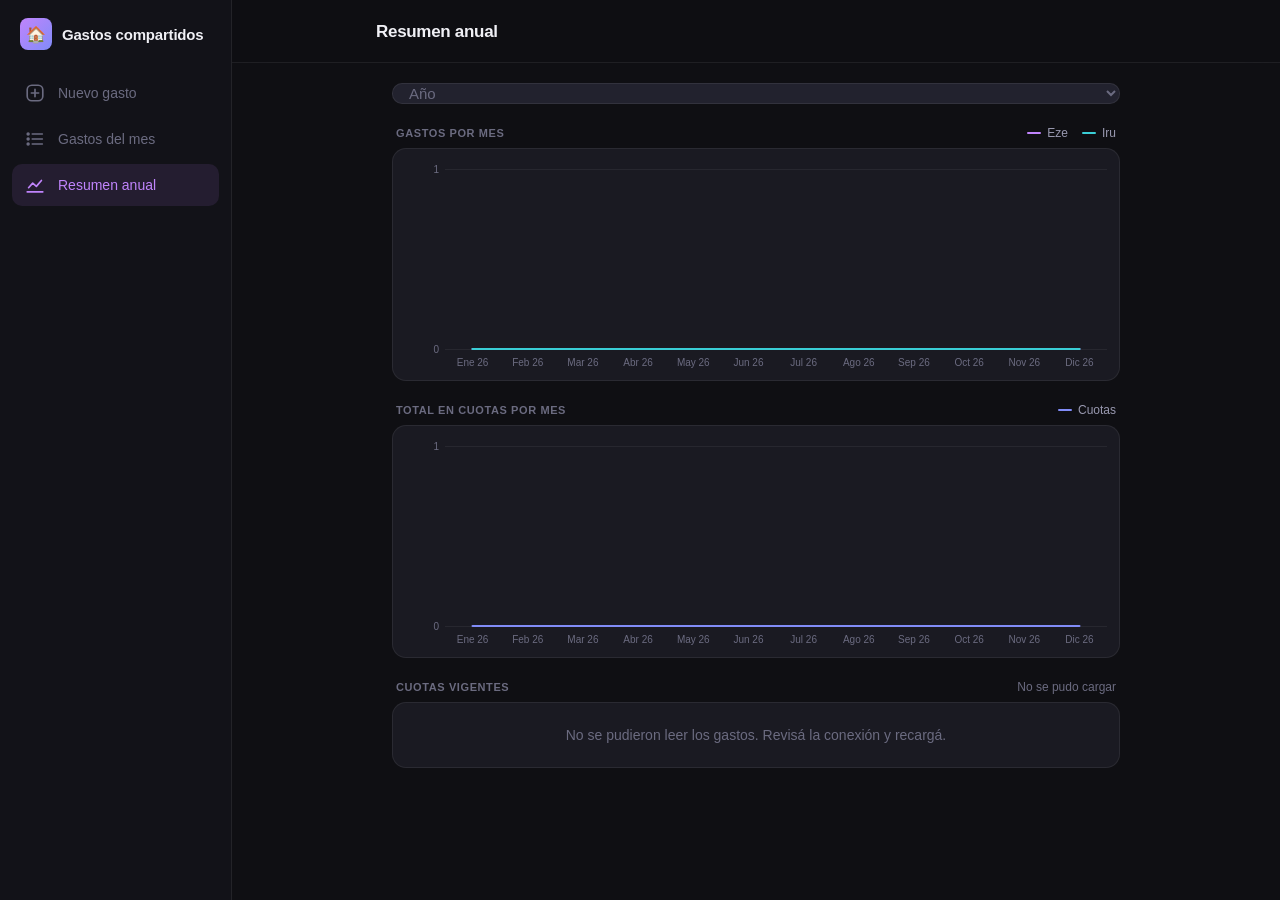
==== anual.html @ 37c32845 "Agregar Gastos del mes y Resumen anual con el rediseño Reemplaza el link al tablero de Looker Studio" ====
<!DOCTYPE html>
<html lang="es">
<head>
  <meta charset="UTF-8" />
  <meta name="viewport" content="width=device-width, initial-scale=1.0, maximum-scale=1.0, user-scalable=no" />
  <title>Resumen anual</title>
  <link rel="icon" type="image/png" sizes="32x32" href="favicon-32.png" />
  <link rel="icon" type="image/png" sizes="192x192" href="icon-192.png" />
  <link rel="apple-touch-icon" sizes="180x180" href="apple-touch-icon.png" />
  <link rel="manifest" href="site.webmanifest" />
  <meta name="theme-color" content="#0f0f13" />
  <meta name="apple-mobile-web-app-capable" content="yes" />
  <meta name="mobile-web-app-capable" content="yes" />
  <meta name="apple-mobile-web-app-status-bar-style" content="black-translucent" />
  <meta name="apple-mobile-web-app-title" content="Gastos" />
  <link rel="stylesheet" href="styles.css" />
</head>
<body>

<div class="header">
  <div class="header-inner medio">
    <h1>Resumen anual</h1>
  </div>
</div>

<div class="anual">
  <select class="filtro-select vacio" id="a-anio" aria-label="Año"></select>

  <div class="bloque">
    <div class="rotulo-fila">
      <span class="rotulo">Gastos por mes</span>
      <div class="leyendas" id="g1-leyenda"></div>
    </div>
    <div class="grafico-card" id="g1"></div>
  </div>

  <div class="bloque">
    <div class="rotulo-fila">
      <span class="rotulo">Total en cuotas por mes</span>
      <div class="leyendas" id="g2-leyenda"></div>
    </div>
    <div class="grafico-card" id="g2"></div>
  </div>

  <div class="bloque">
    <div class="rotulo-fila">
      <span class="rotulo">Cuotas vigentes</span>
      <span class="estado" id="a-vig-count">Cargando…</span>
    </div>
    <div class="lista" id="a-vigentes"></div>
  </div>
</div>

<nav class="navbar" id="navbar" data-actual="anual"></nav>
<div class="toast" id="toast"></div>

<script src="comun.js"></script>
<script src="anual.js"></script>
</body>
</html>
---- styles.css ----
:root {
  --bg: #0f0f13;
  --surface: #1a1a22;
  --surface2: #22222e;
  --border: rgba(255,255,255,0.07);
  --accent: #c084fc;
  --accent2: #818cf8;
  --text: #f0f0f5;
  --text-muted: #6b6b80;
  --text-secondary: #9999b0;
  --success: #34d399;
  --error: #f87171;
  --radius: 14px;
  --radius-sm: 9px;
}

* { box-sizing: border-box; margin: 0; padding: 0; -webkit-tap-highlight-color: transparent; }

body {
  font-family: -apple-system, 'SF Pro Text', BlinkMacSystemFont, sans-serif;
  background: var(--bg);
  color: var(--text);
  min-height: 100dvh;
  /* Lugar para la barra de navegación inferior (en PC pasa a la izquierda) */
  padding-bottom: calc(58px + env(safe-area-inset-bottom));
}

.header {
  position: sticky;
  top: 0;
  z-index: 10;
  background: rgba(15,15,19,0.85);
  backdrop-filter: blur(20px);
  -webkit-backdrop-filter: blur(20px);
  border-bottom: 1px solid var(--border);
  padding: 16px 20px 14px;
}

.header-inner { display: flex; align-items: center; gap: 10px; }

.header-icon {
  width: 32px; height: 32px;
  background: linear-gradient(135deg, var(--accent), var(--accent2));
  border-radius: 8px;
  display: flex; align-items: center; justify-content: center;
  font-size: 16px; flex-shrink: 0;
}

.header h1 { font-size: 17px; font-weight: 600; letter-spacing: -0.3px; }
.header p  { font-size: 12px; color: var(--text-muted); margin-top: 1px; }

.form {
  padding: 20px 16px;
  display: flex; flex-direction: column; gap: 12px;
  max-width: 480px; margin: 0 auto;
}

.section-label {
  font-size: 11px; font-weight: 600; letter-spacing: 0.6px;
  text-transform: uppercase; color: var(--text-muted);
  margin-bottom: 8px; padding-left: 4px;
}

.card {
  background: var(--surface);
  border-radius: var(--radius);
  border: 1px solid var(--border);
  overflow: hidden;
}

.card-row {
  display: flex; align-items: center;
  padding: 0 16px; min-height: 52px;
  border-bottom: 1px solid var(--border);
  gap: 12px; position: relative;
}

.card-row:last-child { border-bottom: none; }
.card-row:focus-within { background: rgba(192,132,252,0.04); }

.row-label {
  font-size: 15px; color: var(--text);
  flex-shrink: 0; min-width: 100px;
}

input, select, textarea {
  background: transparent; border: none; outline: none;
  color: var(--text); font-size: 15px; font-family: inherit;
  flex: 1; text-align: right;
  -webkit-appearance: none; appearance: none;
}

input::placeholder { color: var(--text-muted); }

select option { background: #1a1a22; color: var(--text); }

.select-wrapper {
  flex: 1; display: flex; align-items: center;
  justify-content: flex-end; gap: 4px;
}

.select-wrapper select { flex: 1; cursor: pointer; color: var(--text-secondary); text-align: left; }
.select-wrapper select.has-value { color: var(--text); }

.chevron { color: var(--text-muted); font-size: 16px; flex-shrink: 0; }

/* Monto — $ siempre pegado al número */
.monto-wrapper {
  flex: 1;
  display: flex;
  align-items: center;
  justify-content: flex-end;
}

.monto-inner {
  display: flex;
  align-items: center;
  gap: 0;
}

.currency-tag {
  font-size: 22px; font-weight: 300;
  color: var(--text); flex-shrink: 0;
  letter-spacing: -0.5px; line-height: 1;
  display: none;
}

.monto-input {
  font-size: 22px; font-weight: 300;
  letter-spacing: -0.5px;
  flex: none;
  width: auto;
  min-width: 2ch;
  max-width: 180px;
  text-align: left;
}

/* Cuando está vacío mostramos placeholder centrado a la derecha */
.monto-input:placeholder-shown {
  min-width: 60px;
  text-align: right;
}

/* Segment */
.segment {
  display: flex; flex: 1; background: var(--surface2);
  border-radius: var(--radius-sm); padding: 3px; gap: 2px;
}

.segment-btn {
  flex: 1; padding: 7px 8px; border: none; border-radius: 7px;
  background: transparent; color: var(--text-muted);
  font-size: 13px; font-weight: 500; font-family: inherit;
  cursor: pointer; transition: all 0.18s ease;
  text-align: center; white-space: nowrap;
}

.segment-btn.active {
  background: var(--surface); color: var(--text);
  box-shadow: 0 1px 4px rgba(0,0,0,0.4);
}

/* "Los 2" recibe más flex para no romper en 2 líneas */
.segment-btn.wide { flex: 1.5; }

.cuotas-row { display: none; }
.cuotas-row.visible { display: flex; }

.stepper { display: flex; align-items: center; gap: 12px; margin-left: auto; }

.stepper-btn {
  width: 28px; height: 28px; border-radius: 50%; border: none;
  background: var(--surface2); color: var(--text);
  font-size: 18px; cursor: pointer;
  display: flex; align-items: center; justify-content: center;
  transition: background 0.15s; flex-shrink: 0;
}

.stepper-btn:active  { background: var(--accent); }
.stepper-btn:disabled { opacity: 0.3; cursor: default; }

.stepper-value {
  font-size: 17px; font-weight: 500;
  min-width: 24px; text-align: center; color: var(--text);
}

/* Resumen row */
.resumen-row { gap: 10px; }

.cal-icon { font-size: 17px; flex-shrink: 0; opacity: 0.65; }

.resumen-selects {
  display: flex; align-items: center;
  flex: 1; justify-content: flex-start;
}

.resumen-selects select { flex: none; color: var(--text); cursor: pointer; padding: 0 2px; text-align: left; }

.date-sep { color: var(--text-muted); font-size: 15px; padding: 0 3px; flex-shrink: 0; }

.corresponde-note {
  font-size: 11px; color: var(--text-muted);
  padding: 8px 16px 10px; line-height: 1.4;
}

.submit-btn {
  width: 100%; padding: 16px;
  background: linear-gradient(135deg, var(--accent), var(--accent2));
  color: #fff; font-size: 16px; font-weight: 600;
  font-family: inherit; border: none; border-radius: var(--radius);
  cursor: pointer; transition: opacity 0.2s, transform 0.1s;
  letter-spacing: -0.2px;
}

.submit-btn:active   { opacity: 0.85; transform: scale(0.98); }
.dashboard-btn {
  display: block;
  width: 100%;
  padding: 14px;
  background: transparent;
  color: var(--text);
  font-size: 15px;
  font-weight: 500;
  font-family: inherit;
  border: none;
  border-radius: var(--radius);
  cursor: pointer;
  text-align: center;
  text-decoration: none;
  margin-top: 10px;
  transition: color 0.2s;
}

.dashboard-btn:active { color: var(--accent); }

.submit-btn:disabled { opacity: 0.4; cursor: default; transform: none; }

.toast {
  position: fixed;
  top: calc(16px + env(safe-area-inset-top));
  left: 50%; transform: translateX(-50%) translateY(-120px);
  background: var(--surface2); border: 1px solid var(--border);
  color: var(--text); padding: 12px 20px; border-radius: 24px;
  font-size: 14px; font-weight: 500; white-space: nowrap;
  box-shadow: 0 8px 32px rgba(0,0,0,0.5);
  transition: transform 0.3s cubic-bezier(0.34,1.56,0.64,1);
  z-index: 100; display: flex; align-items: center; gap: 8px;
}

.toast.show    { transform: translateX(-50%) translateY(0); }
.toast.success { border-color: rgba(52,211,153,0.3); }
.toast.error   { border-color: rgba(248,113,113,0.3); }

.spinner {
  width: 16px; height: 16px;
  border: 2px solid rgba(255,255,255,0.3);
  border-top-color: #fff; border-radius: 50%;
  animation: spin 0.6s linear infinite; flex-shrink: 0;
}

@keyframes spin { to { transform: rotate(360deg); } }

.section { animation: fadeUp 0.3s ease both; }
.section:nth-child(1) { animation-delay: 0.05s; }
.section:nth-child(2) { animation-delay: 0.10s; }
.section:nth-child(3) { animation-delay: 0.15s; }
.section:nth-child(4) { animation-delay: 0.20s; }
.section:nth-child(5) { animation-delay: 0.25s; }

@keyframes fadeUp {
  from { opacity: 0; transform: translateY(10px); }
  to   { opacity: 1; transform: translateY(0); }
}

/* Hero monto */
.hero-monto {
  display: flex;
  flex-direction: column;
  align-items: center;
  justify-content: center;
  padding: 24px 16px 0px;
}

.hero-monto-inner {
  display: flex;
  align-items: center;
  justify-content: center;
  gap: 2px;
}

.hero-currency {
  font-size: 36px;
  font-weight: 300;
  color: var(--text-muted);
  letter-spacing: -1px;
  line-height: 1;
  display: none;
  padding-top: 6px;
}

.hero-monto-input {
  font-size: 56px;
  font-weight: 200;
  letter-spacing: -3px;
  color: var(--text);
  border: none;
  outline: none;
  background: transparent;
  font-family: inherit;
  text-align: center;
  width: auto;
  min-width: 3ch;
  max-width: 280px;
  line-height: 1;
  -webkit-appearance: none;
  appearance: none;
}

.hero-monto-input::placeholder {
  color: var(--text-muted);
}

/* Descripción flotante */
.descripcion-flotante {
  max-width: 480px;
  margin: 0 auto;
  padding: 0 16px;
  margin-top: 0;
}

.descripcion-flotante input {
  width: 100%;
  background: transparent;
  border: none;
  outline: none;
  color: var(--text-secondary);
  font-size: 16px;
  font-family: inherit;
  text-align: center;
  padding: 0 0 24px;
  margin-top: 0;
  -webkit-appearance: none;
  appearance: none;
}

.descripcion-flotante input::placeholder {
  color: var(--text-muted);
}


/* ===== Carga masiva ===== */
.view { display: none; }
.view.active { display: block; }

.back-btn {
  width: 32px; height: 32px; flex-shrink: 0;
  background: var(--surface2); border: none; border-radius: 8px;
  color: var(--text); font-size: 20px; line-height: 1;
  display: flex; align-items: center; justify-content: center;
  cursor: pointer; transition: background 0.15s; padding-bottom: 2px;
}

.back-btn:active { background: var(--accent); }

.card-title {
  font-size: 13px; font-weight: 600; color: var(--text-secondary);
  padding: 14px 16px 11px; border-bottom: 1px solid var(--border);
}

.item-row {
  display: flex; align-items: center; gap: 10px;
  padding: 11px 8px 11px 16px;
  border-bottom: 1px solid var(--border);
  position: relative;
}

.item-main { flex: 1; min-width: 0; }

.item-desc {
  font-size: 15px; color: var(--text);
  white-space: nowrap; overflow: hidden; text-overflow: ellipsis;
}

.item-meta,
.item-meta-ctx { font-size: 11px; color: var(--text-muted); margin-top: 2px; }

.item-monto { font-size: 15px; font-weight: 500; color: var(--text); flex-shrink: 0; }

.item-menu-btn {
  width: 28px; height: 28px; flex-shrink: 0;
  border: none; border-radius: 50%; background: transparent;
  color: var(--text-muted); font-size: 18px; font-family: inherit;
  cursor: pointer; display: flex; align-items: center; justify-content: center;
}

.item-menu-btn:active { background: var(--surface2); }

.item-menu {
  position: fixed; z-index: 60;
  background: var(--surface2); border: 1px solid var(--border);
  border-radius: var(--radius-sm); overflow: hidden; min-width: 140px;
  box-shadow: 0 8px 28px rgba(0,0,0,0.55);
  animation: fadeUp 0.15s ease both;
}

.item-menu button {
  display: block; width: 100%; padding: 11px 14px; text-align: left;
  background: transparent; border: none; color: var(--text);
  font-size: 14px; font-family: inherit; cursor: pointer;
}

.item-menu button + button { border-top: 1px solid var(--border); color: var(--error); }
.item-menu button:active { background: rgba(255,255,255,0.05); }

.total-row {
  display: flex; align-items: center; justify-content: space-between;
  padding: 13px 16px; border-top: 1px solid var(--border);
  background: rgba(255,255,255,0.02);
}

.total-label { font-size: 13px; color: var(--text-muted); }
.total-value { font-size: 16px; font-weight: 600; color: var(--text); }

.secondary-btn {
  width: 100%; padding: 14px;
  background: var(--surface2); border: none;
  border-top: 1px solid var(--border);
  color: var(--accent); font-size: 15px; font-weight: 500;
  font-family: inherit; cursor: pointer;
  transition: opacity 0.2s, transform 0.1s, background 0.2s;
}

.secondary-btn:active { opacity: 0.7; }

/* Variante suelta, fuera de un card (acceso a carga masiva) */
.secondary-btn.standalone {
  display: flex; align-items: center; justify-content: center; gap: 5px;
  padding: 16px; margin-top: 10px;
  background: var(--surface2); color: var(--text);
  border: 1px solid var(--border); border-radius: var(--radius);
  font-size: 16px; font-weight: 600; letter-spacing: -0.2px;
}

.secondary-btn.standalone .chevron { color: var(--accent); font-size: 17px; }

.secondary-btn.standalone:active {
  opacity: 1; transform: scale(0.98); background: var(--surface);
}

.monto-cell {
  flex: 1; display: flex; align-items: center;
  justify-content: flex-end; gap: 0;
}

.monto-cell .currency-tag-d { font-size: 17px; color: var(--text); flex-shrink: 0; }

.monto-cell input {
  flex: none; width: auto; min-width: 60px;
  text-align: right; font-size: 17px;
}

@supports (-webkit-touch-callout: none) {
  input, select, textarea { font-size: 16px !important; }
  .monto-input            { font-size: 22px !important; }
  .currency-tag           { font-size: 22px !important; }
  .hero-monto-input       { font-size: 56px !important; }
  .hero-currency          { font-size: 36px !important; }
  .segment-btn            { font-size: 13px !important; }
}

/* ===== Navegación ===== */
.navbar {
  position: fixed; left: 0; right: 0; bottom: 0; z-index: 40;
  display: flex;
  background: rgba(15,15,19,0.92);
  backdrop-filter: blur(20px); -webkit-backdrop-filter: blur(20px);
  border-top: 1px solid var(--border);
  padding-bottom: env(safe-area-inset-bottom);
}

.nav-marca { display: none; }

.nav-item {
  flex: 1; height: 58px;
  display: flex; flex-direction: column; align-items: center; justify-content: center; gap: 3px;
  color: var(--text-muted); text-decoration: none;
  font-size: 11px; font-weight: 500;
  transition: color 0.15s, background 0.15s;
}

.nav-item svg { width: 22px; height: 22px; }
.nav-item.activo { color: var(--accent); }

@media (min-width: 768px) {
  body { padding-bottom: 0; padding-left: 232px; }

  .navbar {
    right: auto; top: 0; width: 232px;
    flex-direction: column; gap: 4px;
    padding: 18px 12px;
    background: #121218;
    border-top: none; border-right: 1px solid var(--border);
    backdrop-filter: none; -webkit-backdrop-filter: none;
  }

  .nav-marca {
    display: flex; align-items: center; gap: 10px;
    padding: 0 8px 18px;
    font-size: 15px; font-weight: 600; letter-spacing: -0.2px;
  }

  .nav-item {
    flex: none; height: auto; width: 100%;
    flex-direction: row; justify-content: flex-start; gap: 12px;
    padding: 10px 12px; border-radius: 10px;
    font-size: 14px;
  }

  .nav-item:hover { background: rgba(255,255,255,0.04); }
  .nav-item.activo { background: rgba(192,132,252,0.1); }
  /* En el lateral, "Nuevo gasto" va primero */
  .nav-item[data-id="nuevo"] { order: -1; }
  .nav-marca { order: -2; }
}

/* ===== Páginas de consulta ===== */
.header-inner.ancho { max-width: 1040px; margin: 0 auto; }
.header-inner.medio { max-width: 760px; margin: 0 auto; min-height: 32px; }

.rotulo {
  font-size: 11px; font-weight: 600; letter-spacing: 0.6px;
  text-transform: uppercase; color: var(--text-muted);
}

.rotulo-fila {
  display: flex; align-items: baseline; justify-content: space-between;
  gap: 8px; margin: 8px 4px;
}

.rotulo-fila .estado { font-size: 12px; color: var(--text-muted); }

.filtro-select {
  flex: 1; min-width: 0; width: 100%; height: 40px; padding: 0 12px;
  background: var(--surface2); color: var(--text);
  border: 1px solid var(--border); border-radius: 10px;
  font-size: 15px; text-align: left; cursor: pointer;
  -webkit-appearance: auto; appearance: auto;
}

.filtro-select.vacio { color: var(--text-muted); }

.lista { background: var(--surface); border-radius: var(--radius); border: 1px solid var(--border); }

.lista-vacia { padding: 24px 16px; text-align: center; font-size: 14px; color: var(--text-muted); }

.gasto-row {
  display: flex; align-items: center; gap: 10px;
  padding: 10px 8px 10px 16px; position: relative;
  border-bottom: 1px solid var(--border);
}

.gasto-row:last-child { border-bottom: none; }
.gasto-row.simple { padding: 12px 16px; gap: 12px; }

.gasto-main { flex: 1; min-width: 0; }

.gasto-desc {
  font-size: 15px; color: var(--text);
  white-space: nowrap; overflow: hidden; text-overflow: ellipsis;
}

.gasto-meta { font-size: 12px; color: var(--text-muted); margin-top: 2px; }

.gasto-monto {
  font-size: 15px; font-weight: 500; color: var(--text);
  flex-shrink: 0; font-variant-numeric: tabular-nums;
}

.gasto-menu-btn {
  width: 32px; height: 32px; flex-shrink: 0;
  border: none; border-radius: 8px; background: transparent;
  color: var(--text-muted); font-size: 18px; font-family: inherit;
  cursor: pointer; display: flex; align-items: center; justify-content: center;
}

.gasto-menu {
  position: absolute; right: 10px; top: 44px; z-index: 30;
  display: flex; flex-direction: column; min-width: 132px;
  background: var(--surface2); border: 1px solid var(--border);
  border-radius: var(--radius-sm); overflow: hidden;
  box-shadow: 0 8px 32px rgba(0,0,0,0.5);
}

.gasto-menu button {
  padding: 11px 14px; background: transparent; border: none;
  color: var(--text); font-size: 14px; font-family: inherit;
  text-align: left; cursor: pointer;
}

.gasto-menu button + button { border-top: 1px solid var(--border); color: var(--error); }

/* ===== Gastos del mes ===== */
.tablero {
  padding: 20px 16px 32px; max-width: 1040px; margin: 0 auto;
  display: grid; grid-template-columns: repeat(auto-fit, minmax(min(100%, 400px), 1fr));
  gap: 12px 28px; align-items: start;
}

.columna { display: flex; flex-direction: column; gap: 12px; min-width: 0; }

.filtros { display: flex; gap: 8px; animation: fadeUp 0.3s ease both; }

.total-mes {
  display: flex; flex-direction: column; align-items: center;
  padding: 16px 0 12px; animation: fadeUp 0.3s ease both;
}

.total-mes .monto {
  font-size: 48px; font-weight: 200; letter-spacing: -2px;
  margin-top: 6px; font-variant-numeric: tabular-nums;
}

.pagos {
  display: grid; grid-template-columns: minmax(0,1fr) minmax(0,1fr); gap: 10px;
  animation: fadeUp 0.3s ease both; animation-delay: 0.05s;
}

.pago-card {
  display: flex; flex-direction: column; gap: 6px;
  text-align: left; padding: 14px 16px; cursor: pointer;
  background: var(--surface); border: 1px solid var(--border); border-radius: var(--radius);
  color: var(--text); font-family: inherit; transition: transform 0.1s;
}

.pago-card:active, .saldos-btn:active { transform: scale(0.98); }

.pago-card .quien {
  display: flex; align-items: center; justify-content: space-between;
  font-size: 13px; color: var(--text-secondary);
}

.pago-card .quien .chevron { font-size: 16px; }

.pago-card .monto { font-size: 22px; font-weight: 400; letter-spacing: -0.5px; font-variant-numeric: tabular-nums; }

.saldos-btn {
  display: flex; align-items: center; justify-content: space-between; gap: 12px;
  width: 100%; padding: 14px 16px; cursor: pointer; text-align: left;
  background: linear-gradient(135deg, rgba(192,132,252,0.12), rgba(129,140,248,0.08));
  border: 1px solid rgba(192,132,252,0.28); border-radius: var(--radius);
  color: var(--text); font-family: inherit; transition: transform 0.1s;
  animation: fadeUp 0.3s ease both; animation-delay: 0.08s;
}

.saldos-btn .titulo { font-size: 15px; font-weight: 500; }
.saldos-btn .detalle { display: flex; align-items: center; gap: 8px; min-width: 0; }
.saldos-btn .resumen {
  font-size: 13px; color: #d8c4f5;
  white-space: nowrap; overflow: hidden; text-overflow: ellipsis;
}
.saldos-btn .chevron { color: var(--accent); }

.torta-card {
  display: flex; flex-direction: column; align-items: center; gap: 20px;
  padding: 20px 16px;
  background: var(--surface); border: 1px solid var(--border); border-radius: var(--radius);
  animation: fadeUp 0.3s ease both; animation-delay: 0.1s;
}

@media (min-width: 768px) { .torta-card { flex-direction: row; } }

.torta {
  width: 132px; height: 132px; border-radius: 50%; flex-shrink: 0;
  position: relative; margin: 0 auto; background: var(--surface2);
}

.torta::after {
  content: ""; position: absolute; inset: 26px; border-radius: 50%; background: var(--surface);
}

.categorias { flex: 1; width: 100%; min-width: 0; display: flex; flex-direction: column; gap: 9px; padding: 0 6px; }

.categoria {
  display: flex; align-items: center; gap: 8px; width: 100%;
  font-size: 13px; text-align: left; cursor: pointer;
  border: none; background: transparent; border-radius: 7px;
  padding: 5px 6px; margin: -5px -6px; box-sizing: content-box;
  font-family: inherit; transition: opacity 0.15s, background 0.15s;
}

.categoria.activa { background: rgba(255,255,255,0.06); }
.categoria.atenuada { opacity: 0.45; }
.categoria .punto { width: 8px; height: 8px; border-radius: 2px; flex-shrink: 0; }
.categoria .nombre { flex: 1; color: var(--text); min-width: 0; }
.categoria .pct { color: var(--text-muted); font-variant-numeric: tabular-nums; }
.categoria .valor { color: var(--text); font-variant-numeric: tabular-nums; min-width: 72px; text-align: right; }

.filtro-cat { display: flex; align-items: center; margin: 8px 4px; min-height: 18px; }

.chip-cat {
  display: flex; align-items: center; gap: 6px;
  border: none; background: rgba(192,132,252,0.14); color: var(--accent);
  font-size: 12px; font-weight: 500; font-family: inherit;
  padding: 3px 10px; border-radius: 20px; cursor: pointer;
}

/* ===== Hojas (modales) ===== */
.hoja-fondo {
  position: fixed; inset: 0; z-index: 50;
  display: flex; align-items: flex-end; justify-content: center;
  background: rgba(0,0,0,0.6);
  backdrop-filter: blur(4px); -webkit-backdrop-filter: blur(4px);
}

.hoja-fondo.encima { z-index: 60; }

.hoja {
  width: 100%; max-width: 480px; max-height: 90dvh; overflow-y: auto;
  display: flex; flex-direction: column;
  background: #16161d; border: 1px solid var(--border); border-bottom: none;
  border-radius: 18px 18px 0 0;
  padding-bottom: env(safe-area-inset-bottom);
  animation: fadeUp 0.25s ease both;
}

.hoja.ancha { max-width: 520px; }

.hoja.formulario {
  gap: 14px; padding: 18px 16px calc(18px + env(safe-area-inset-bottom));
}

@media (min-width: 768px) {
  .hoja-fondo { align-items: center; padding: 24px; }
  .hoja { border-radius: 18px; border-bottom: 1px solid var(--border); }
}

.hoja-header {
  display: flex; align-items: center; gap: 12px;
  padding: 16px 16px 12px; border-bottom: 1px solid var(--border);
}

.hoja.formulario .hoja-header { padding: 0; border-bottom: none; }

.hoja-titulo { flex: 1; min-width: 0; }
.hoja-titulo .titulo { font-size: 17px; font-weight: 600; letter-spacing: -0.3px; }
.hoja-titulo .sub { font-size: 12px; color: var(--text-muted); margin-top: 2px; }

.cerrar-btn {
  width: 32px; height: 32px; border-radius: 50%; flex-shrink: 0;
  border: none; background: var(--surface2); color: var(--text);
  font-size: 16px; font-family: inherit; cursor: pointer;
}

.hoja-cuerpo { overflow-y: auto; flex: 1; }

.saldo-principal {
  display: flex; flex-direction: column; align-items: center; text-align: center;
  padding: 28px 16px 24px; gap: 6px;
}

.saldo-principal .quien { font-size: 14px; color: var(--text-secondary); }
.saldo-principal .monto { font-size: 48px; font-weight: 200; letter-spacing: -2px; font-variant-numeric: tabular-nums; }

.saldo-tabla {
  display: grid; grid-template-columns: auto minmax(0,1fr) 14px minmax(0,1fr);
  align-items: center; gap: 10px 8px; padding: 0 16px 20px;
}

.saldo-tabla .persona { font-size: 15px; font-weight: 600; }
.saldo-tabla .menos { color: var(--text-muted); font-size: 16px; text-align: center; }
.saldo-tabla .celda {
  min-width: 0; padding: 10px 12px;
  background: var(--surface); border: 1px solid var(--border); border-radius: 10px;
  font-size: 17px; font-weight: 500; letter-spacing: -0.3px; font-variant-numeric: tabular-nums;
  white-space: nowrap; overflow: hidden; text-overflow: ellipsis;
}

/* Formulario de edición */
.hoja .card { overflow: visible; }
.hoja .row-label.suave { color: var(--text-secondary); min-width: 96px; }
.hoja .card-row input { font-size: 16px; }
.campo-select { cursor: pointer; }
.campo-select .valor {
  flex: 1; display: flex; align-items: center; justify-content: flex-end; gap: 6px; min-width: 0;
  font-size: 16px; white-space: nowrap; overflow: hidden; text-overflow: ellipsis;
}
.campo-select select { position: absolute; inset: 0; width: 100%; height: 100%; opacity: 0; cursor: pointer; font-size: 16px; }

.hoja-texto { display: flex; flex-direction: column; gap: 4px; padding: 0 4px; }
.hoja-texto .titulo { font-size: 17px; font-weight: 600; letter-spacing: -0.3px; }
.hoja-texto .texto { font-size: 14px; color: var(--text-secondary); line-height: 1.4; text-wrap: pretty; }

.hoja-botones { display: flex; flex-direction: column; gap: 8px; }

.hoja-btn {
  padding: 15px; border: none; border-radius: 12px;
  font-size: 16px; font-weight: 600; font-family: inherit; cursor: pointer;
}

.hoja-btn:active { opacity: 0.85; }
.hoja-btn:disabled { opacity: 0.5; cursor: default; }
.hoja-btn.primario { background: linear-gradient(135deg, var(--accent), var(--accent2)); color: var(--bg); }
.hoja-btn.peligro { background: rgba(248,113,113,0.14); color: var(--error); }
.hoja-btn.secundario { background: var(--surface2); color: var(--text); font-weight: 500; }

/* ===== Resumen anual ===== */
.anual {
  padding: 20px 16px 32px; max-width: 760px; margin: 0 auto;
  display: flex; flex-direction: column; gap: 14px;
}

.bloque { display: flex; flex-direction: column; gap: 8px; }

.bloque .rotulo-fila { align-items: center; margin: 8px 4px 0; flex-wrap: wrap; }

.leyendas { display: flex; gap: 14px; }

.leyenda { display: flex; align-items: center; gap: 6px; font-size: 12px; color: var(--text-secondary); }
.leyenda .linea { width: 14px; height: 2px; border-radius: 1px; }

.grafico-card {
  background: var(--surface); border: 1px solid var(--border); border-radius: var(--radius);
  padding: 16px 12px 12px;
}

.grafico { position: relative; height: 180px; margin-top: 4px; }

.grafico .grilla { position: absolute; left: 40px; right: 0; border-top: 1px solid rgba(255,255,255,0.06); }

.grafico .eje {
  position: absolute; left: 0; width: 34px; text-align: right; transform: translateY(-50%);
  font-size: 10px; color: var(--text-muted); font-variant-numeric: tabular-nums;
}

.grafico .area { position: absolute; left: 40px; right: 0; top: 0; bottom: 0; touch-action: pan-y; }

.grafico svg {
  position: absolute; inset: 0; width: 100%; height: 100%;
  overflow: visible; pointer-events: none;
}

.grafico .guia { position: absolute; top: 0; bottom: 0; border-left: 1px dashed rgba(255,255,255,0.25); pointer-events: none; }

.grafico .punto {
  position: absolute; width: 9px; height: 9px; margin: -4.5px 0 0 -4.5px;
  border-radius: 50%; box-shadow: 0 0 0 2px var(--surface); pointer-events: none;
}

.grafico .columnas { position: absolute; inset: 0; display: flex; }
.grafico .columnas button { flex: 1; height: 100%; border: none; background: transparent; cursor: pointer; padding: 0; }

.grafico .tip {
  position: absolute; top: 0; z-index: 2; min-width: 150px; pointer-events: none;
  display: flex; flex-direction: column; gap: 5px; padding: 9px 11px;
  background: var(--surface2); border: 1px solid rgba(255,255,255,0.1); border-radius: 10px;
  box-shadow: 0 8px 24px rgba(0,0,0,0.45);
}

.tip .titulo { font-size: 12px; font-weight: 600; }
.tip .fila { display: flex; align-items: center; gap: 6px; font-size: 12px; color: var(--text-secondary); }
.tip .fila .color { width: 8px; height: 8px; border-radius: 2px; }
.tip .fila .nombre { flex: 1; }
.tip .fila .valor { color: var(--text); font-variant-numeric: tabular-nums; }
.tip .fila.total {
  color: var(--text); font-weight: 600;
  border-top: 1px solid rgba(255,255,255,0.08); padding-top: 5px;
}

.meses { display: flex; padding-left: 40px; margin-top: 8px; }
.meses span { flex: 1; text-align: center; font-size: 10px; color: var(--text-muted); }
.meses span.sel { color: var(--text); font-weight: 600; }

.cuota-row { display: flex; align-items: center; gap: 12px; padding: 12px 16px; border-bottom: 1px solid var(--border); }
.cuota-row:last-child { border-bottom: none; }
.cuota-row .izq { flex: 1; min-width: 0; display: flex; flex-direction: column; gap: 3px; }
.cuota-row .der { display: flex; flex-direction: column; align-items: flex-end; gap: 3px; flex-shrink: 0; }
.cuota-row .faltan { font-size: 12px; color: var(--text-secondary); }
.progreso { height: 4px; max-width: 220px; margin-top: 4px; border-radius: 2px; background: var(--surface2); overflow: hidden; }
.progreso div { height: 100%; border-radius: 2px; background: linear-gradient(90deg, var(--accent), var(--accent2)); }
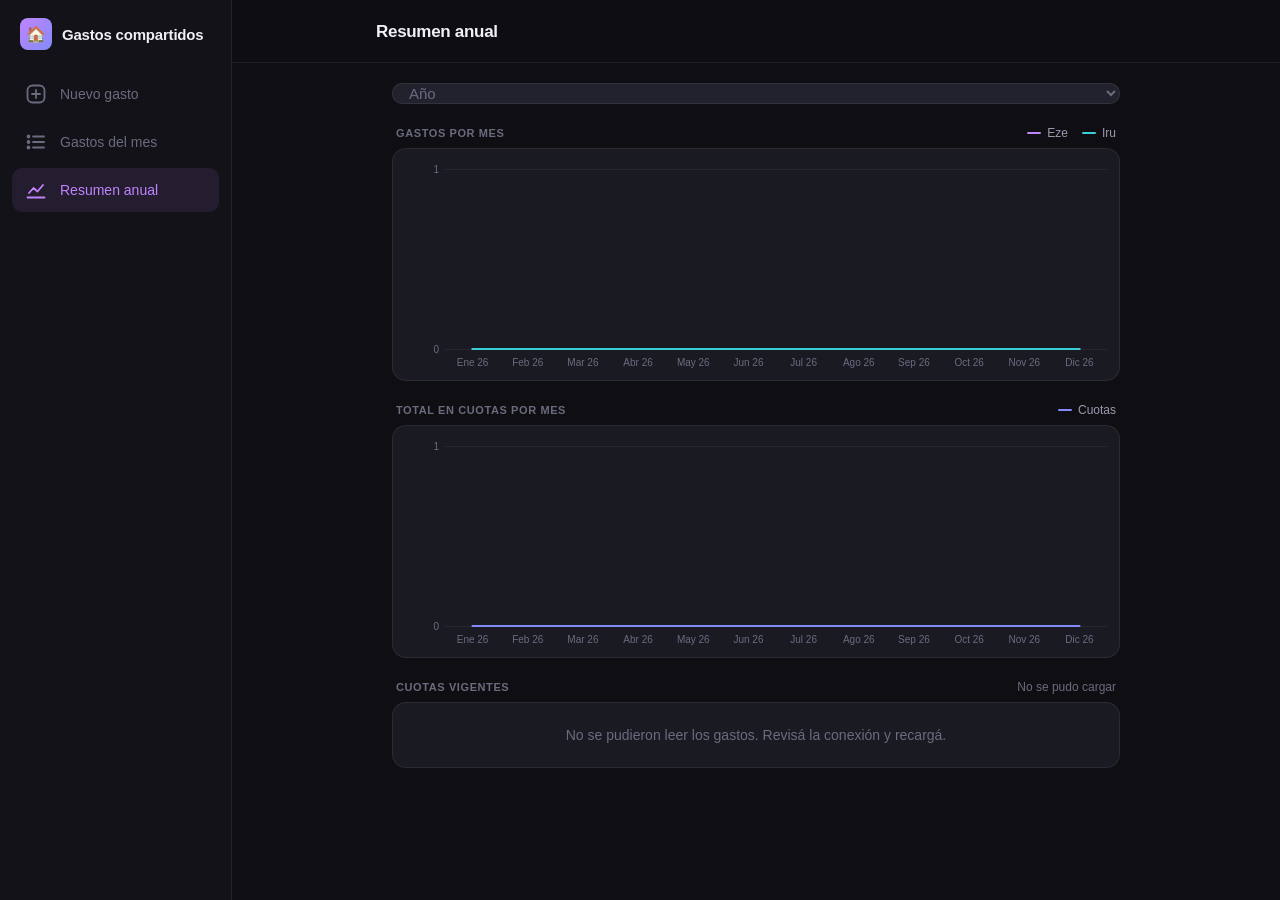
==== commit 6e922d43: "Ordenar por más nuevos, navbar más alta y skeleton al cargar - Gastos del mes lista lo último cargad" ====
--- a/anual.html
+++ b/anual.html
@@ -2,7 +2,7 @@
 <html lang="es">
 <head>
   <meta charset="UTF-8" />
-  <meta name="viewport" content="width=device-width, initial-scale=1.0, maximum-scale=1.0, user-scalable=no" />
+  <meta name="viewport" content="width=device-width, initial-scale=1.0, maximum-scale=1.0, user-scalable=no, viewport-fit=cover" />
   <title>Resumen anual</title>
   <link rel="icon" type="image/png" sizes="32x32" href="favicon-32.png" />
   <link rel="icon" type="image/png" sizes="192x192" href="icon-192.png" />
@@ -15,7 +15,7 @@
   <meta name="apple-mobile-web-app-title" content="Gastos" />
   <link rel="stylesheet" href="styles.css" />
 </head>
-<body>
+<body class="cargando">
 
 <div class="header">
   <div class="header-inner medio">
@@ -45,7 +45,7 @@
   <div class="bloque">
     <div class="rotulo-fila">
       <span class="rotulo">Cuotas vigentes</span>
-      <span class="estado" id="a-vig-count">Cargando…</span>
+      <span class="estado esq-texto" id="a-vig-count">Cargando…</span>
     </div>
     <div class="lista" id="a-vigentes"></div>
   </div>
--- a/styles.css
+++ b/styles.css
@@ -12,6 +12,10 @@
   --error: #f87171;
   --radius: 14px;
   --radius-sm: 9px;
+  --nav-alto: 66px;
+  /* La barra para salir de la app ocupa el inset inferior; sin inset (Android,
+     navegador) se deja igual un respiro */
+  --nav-margen: max(env(safe-area-inset-bottom), 12px);
 }
 
 * { box-sizing: border-box; margin: 0; padding: 0; -webkit-tap-highlight-color: transparent; }
@@ -21,13 +25,22 @@
   background: var(--bg);
   color: var(--text);
   min-height: 100dvh;
-  /* Lugar para la barra de navegación inferior (en PC pasa a la izquierda) */
-  padding-bottom: calc(58px + env(safe-area-inset-bottom));
+  /* Con viewport-fit=cover la página va de borde a borde: arriba queda el
+     espacio de la barra de estado y abajo el de la navegación */
+  padding-top: env(safe-area-inset-top);
+  padding-bottom: calc(var(--nav-alto) + var(--nav-margen));
+}
+
+/* Franja fija detrás de la hora, para que al scrollear el contenido no quede
+   debajo de la barra de estado */
+body::before {
+  content: ""; position: fixed; top: 0; left: 0; right: 0; z-index: 45;
+  height: env(safe-area-inset-top); background: var(--bg);
 }
 
 .header {
   position: sticky;
-  top: 0;
+  top: env(safe-area-inset-top);
   z-index: 10;
   background: rgba(15,15,19,0.85);
   backdrop-filter: blur(20px);
@@ -475,20 +488,20 @@
   background: rgba(15,15,19,0.92);
   backdrop-filter: blur(20px); -webkit-backdrop-filter: blur(20px);
   border-top: 1px solid var(--border);
-  padding-bottom: env(safe-area-inset-bottom);
+  padding: 0 env(safe-area-inset-right) var(--nav-margen) env(safe-area-inset-left);
 }
 
 .nav-marca { display: none; }
 
 .nav-item {
-  flex: 1; height: 58px;
-  display: flex; flex-direction: column; align-items: center; justify-content: center; gap: 3px;
+  flex: 1; height: var(--nav-alto);
+  display: flex; flex-direction: column; align-items: center; justify-content: center; gap: 4px;
   color: var(--text-muted); text-decoration: none;
   font-size: 11px; font-weight: 500;
   transition: color 0.15s, background 0.15s;
 }
 
-.nav-item svg { width: 22px; height: 22px; }
+.nav-item svg { width: 24px; height: 24px; }
 .nav-item.activo { color: var(--accent); }
 
 @media (min-width: 768px) {
@@ -877,3 +890,57 @@
 .cuota-row .faltan { font-size: 12px; color: var(--text-secondary); }
 .progreso { height: 4px; max-width: 220px; margin-top: 4px; border-radius: 2px; background: var(--surface2); overflow: hidden; }
 .progreso div { height: 100%; border-radius: 2px; background: linear-gradient(90deg, var(--accent), var(--accent2)); }
+
+/* ===== Carga ===== */
+/* Mientras no llegan los gastos, los números y gráficos se reemplazan por
+   bloques grises; nada muestra $0 ni un gráfico vacío. */
+@keyframes brillo {
+  from { background-position: 100% 0; }
+  to   { background-position: -100% 0; }
+}
+
+.esq {
+  display: block; border-radius: 6px;
+  background: linear-gradient(90deg, var(--surface2) 25%, #2c2c3a 50%, var(--surface2) 75%);
+  background-size: 200% 100%;
+  animation: brillo 1.4s ease-in-out infinite;
+}
+
+.cargando .esq-texto {
+  color: transparent !important;
+  border-radius: 6px;
+  background: linear-gradient(90deg, var(--surface2) 25%, #2c2c3a 50%, var(--surface2) 75%);
+  background-size: 200% 100%;
+  animation: brillo 1.4s ease-in-out infinite;
+}
+
+.cargando .torta {
+  background: linear-gradient(90deg, var(--surface2) 25%, #2c2c3a 50%, var(--surface2) 75%);
+  background-size: 200% 100%;
+  animation: brillo 1.4s ease-in-out infinite;
+}
+
+.cargando .chevron { visibility: hidden; }
+.cargando .total-mes .monto { line-height: 1; margin-top: 12px; }
+
+.esq-fila { display: flex; align-items: center; gap: 12px; padding: 14px 16px; border-bottom: 1px solid var(--border); }
+.esq-fila:last-child { border-bottom: none; }
+.esq-fila .izq { flex: 1; display: flex; flex-direction: column; gap: 6px; }
+
+.esq-grafico { height: 206px; border-radius: 10px; }
+
+/* Si la carga pasa de 5 segundos, una pantalla que lo explica (la
+   navegación queda a la vista para poder irse) */
+.pantalla-carga {
+  position: fixed; inset: 0; z-index: 35;
+  display: flex; flex-direction: column; align-items: center; justify-content: center; gap: 16px;
+  padding: 24px 24px calc(var(--nav-alto) + var(--nav-margen));
+  background: var(--bg); color: var(--text-secondary); font-size: 15px; text-align: center;
+  animation: fadeUp 0.25s ease both;
+}
+
+.pantalla-carga .spinner { width: 28px; height: 28px; border-width: 3px; }
+
+@media (min-width: 768px) {
+  .pantalla-carga { left: 232px; padding-bottom: 24px; }
+}
